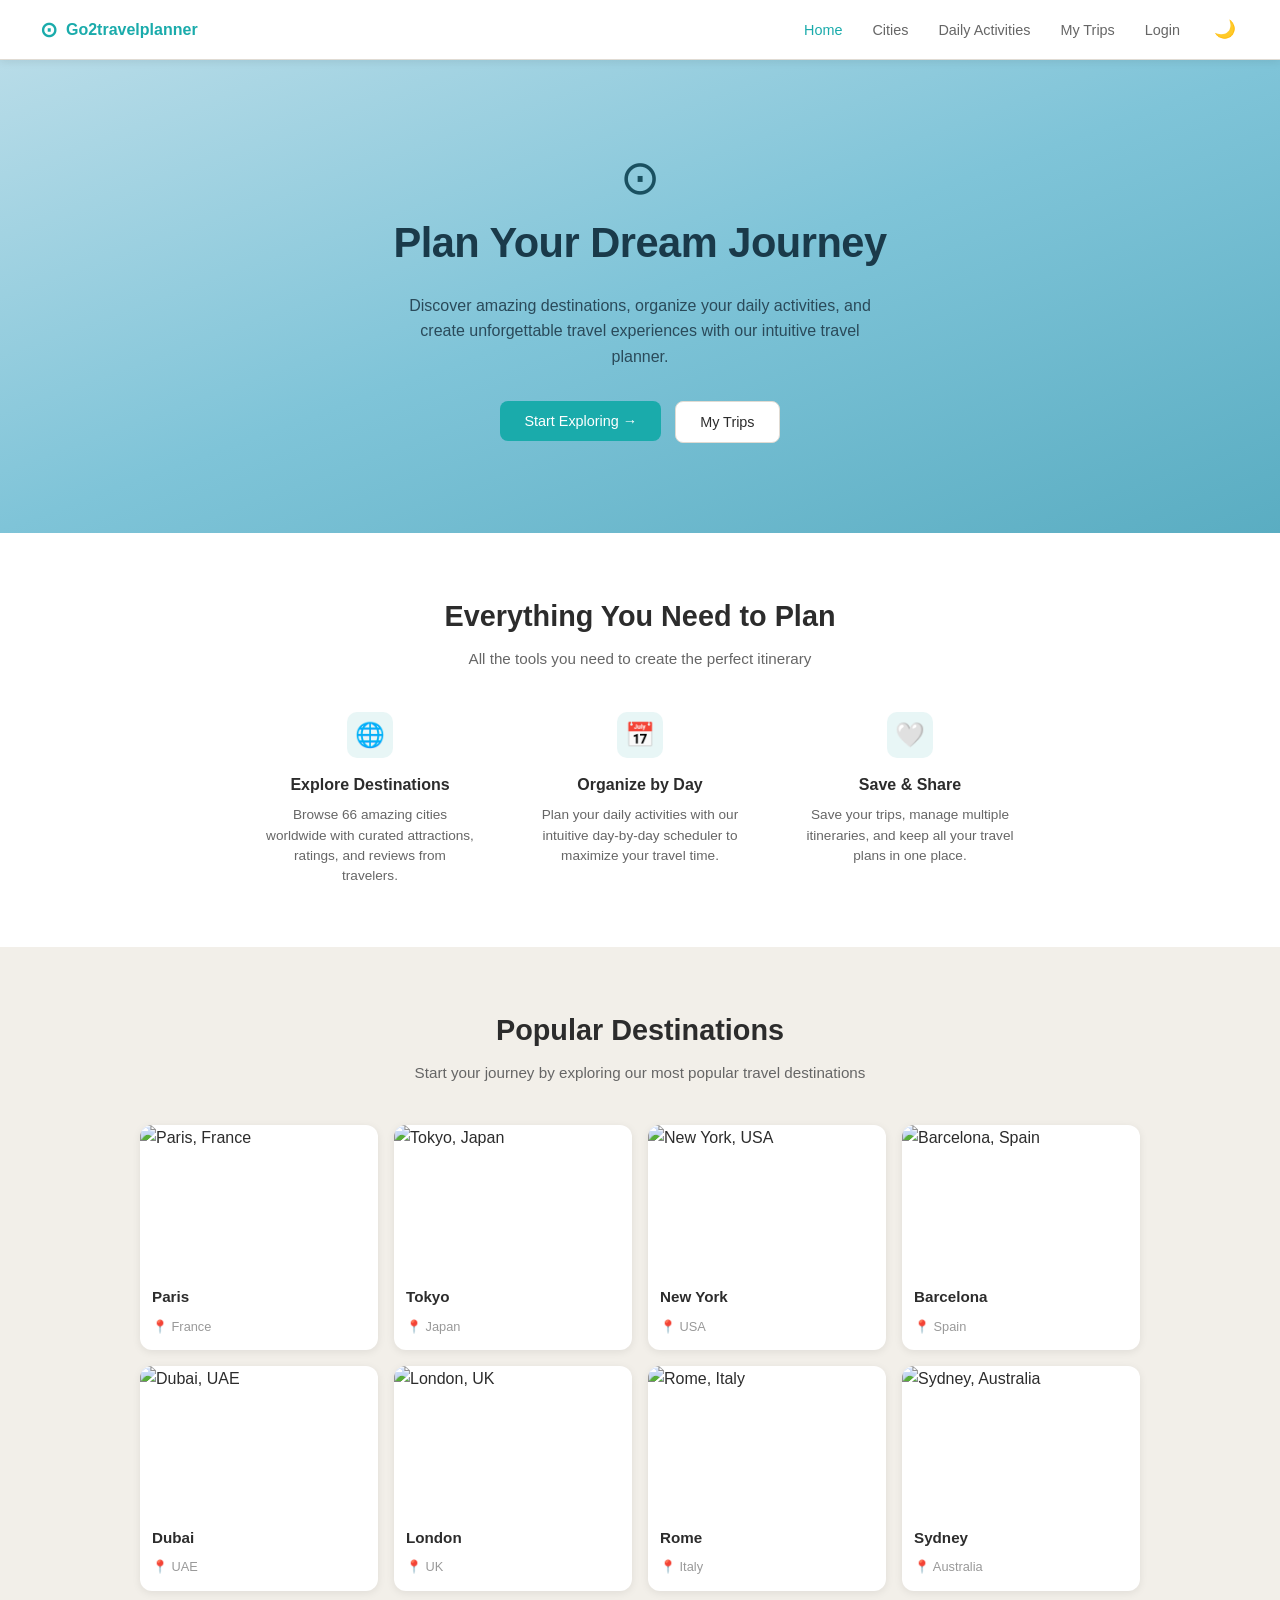
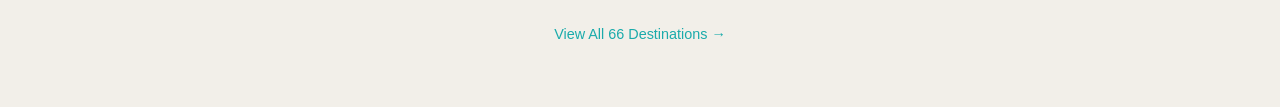
==== index.html @ 7eea63dc "Add Popular Destinations section and styles Adds a new "Popular Destinations" section to index.html " ====
<!DOCTYPE html>
<html lang="en">

<head>
  <meta charset="UTF-8" />
  <meta name="viewport" content="width=device-width, initial-scale=1.0" />
  <title>Go2travelplanner - Home</title>
  <link rel="stylesheet" href="css/style.css" />
</head>

<body>

<!--  NAVIGATION BAR 
       <nav> is the HTML tag for navigation.
       It contains the logo on the left and the
       links on the right. -->

  <nav class="navbar">

    <a href="index.html" class="navbar-logo">
      <!-- Compass icon using a Unicode character -->
      <span style="font-size: 1.3rem;">⊙</span>
      Go2travelplanner
    </a>


    <ul class="navbar-links">

      <li><a href="index.html" class="active">Home</a></li>

      <li><a href="cities.html">Cities</a></li>
      <li><a href="daily-activities.html">Daily Activities</a></li>
      <li><a href="my-trips.html">My Trips</a></li>
      <li><a href="login.html">Login</a></li>

  
      <li>
        <button class="dark-toggle" id="darkToggleBtn" onclick="toggleDarkMode()">🌙</button>
      </li>

    </ul>

  </nav>

<!--  HERO SECTION
       
       The big banner at the top of the page.
       class="hero" connects it to our CSS.-->

  <section class="hero">

    <!-- Compass icon above the heading -->
    <div class="hero-icon">
      <span style="font-size: 3rem;">⊙</span>
    </div>

    <!-- Main heading -->
    <h1>Plan Your Dream Journey</h1>

    <!-- Subheading paragraph -->
    <p>
      Discover amazing destinations, organize your daily activities, and
      create unforgettable travel experiences with our intuitive travel planner.
    </p>

    <!-- Two buttons side by side -->
    <!-- We wrap each button in an <a> tag so clicking  -->
    <!-- the button also navigates to another page       -->
    <div class="hero-buttons">

      <!-- Primary button - links to cities page -->
      <a href="cities.html">
        <button class="btn-teal">Start Exploring →</button>
      </a>

      <!-- Secondary button - links to my trips page -->
      <a href="my-trips.html">
        <button class="btn-outline">My Trips</button>
      </a>

    </div>

  </section>


 <!-- FEATURES SECTION
      Three columns explaining what the site offers -->

  <section class="features">

    <h2>Everything You Need to Plan</h2>
    <p class="section-subtitle">All the tools you need to create the perfect itinerary</p>

    <!-- Three feature columns side by side -->
    <div class="features-grid">

      <!-- Feature 1 -->
      <div class="feature-item">
        <div class="feature-icon">
          <span style="font-size: 1.5rem;">🌐</span>
        </div>
        <h3>Explore Destinations</h3>
        <p>
          Browse 66 amazing cities worldwide with curated attractions,
          ratings, and reviews from travelers.
        </p>
      </div>

      <!-- Feature 2 -->
      <div class="feature-item">
        <div class="feature-icon">
          <span style="font-size: 1.5rem;">📅</span>
        </div>
        <h3>Organize by Day</h3>
        <p>
          Plan your daily activities with our intuitive day-by-day
          scheduler to maximize your travel time.
        </p>
      </div>

      <!-- Feature 3 -->
      <div class="feature-item">
        <div class="feature-icon">
          <span style="font-size: 1.5rem;">🤍</span>
        </div>
        <h3>Save &amp; Share</h3>
        <p>
          Save your trips, manage multiple itineraries, and keep all
          your travel plans in one place.
        </p>
      </div>

    </div>

  </section>


<!--   POPULAR DESTINATIONS SECTION
       4 x 2 grid of destination cards
       Each card links to a city on the cities page -->

  <section class="destinations">

    <h2>Popular Destinations</h2>
    <p class="section-subtitle">
      Start your journey by exploring our most popular travel destinations
    </p>

    <!-- 4 column grid - 8 cards total -->
    <div class="destinations-grid">

      <!-- Card 1: Paris -->
      <!-- src="images/paris.jpg" points to the images folder -->
      <!-- alt= describes the image for screen readers -->
      <div class="destination-card">
        <img src="images/paris.jpg" alt="Paris, France" />
        <div class="destination-card-info">
          <h4>Paris</h4>
          <span>📍 France</span>
        </div>
      </div>

      <!-- Card 2: Tokyo -->
      <div class="destination-card">
        <img src="images/tokyo.jpg" alt="Tokyo, Japan" />
        <div class="destination-card-info">
          <h4>Tokyo</h4>
          <span>📍 Japan</span>
        </div>
      </div>

      <!-- Card 3: New York -->
      <div class="destination-card">
        <img src="images/newyork.jpg" alt="New York, USA" />
        <div class="destination-card-info">
          <h4>New York</h4>
          <span>📍 USA</span>
        </div>
      </div>

      <!-- Card 4: Barcelona -->
      <div class="destination-card">
        <img src="images/barcelona.jpg" alt="Barcelona, Spain" />
        <div class="destination-card-info">
          <h4>Barcelona</h4>
          <span>📍 Spain</span>
        </div>
      </div>

      <!-- Card 5: Dubai -->
      <div class="destination-card">
        <img src="images/dubai.jpg" alt="Dubai, UAE" />
        <div class="destination-card-info">
          <h4>Dubai</h4>
          <span>📍 UAE</span>
        </div>
      </div>

      <!-- Card 6: London -->
      <div class="destination-card">
        <img src="images/london.jpg" alt="London, UK" />
        <div class="destination-card-info">
          <h4>London</h4>
          <span>📍 UK</span>
        </div>
      </div>

      <!-- Card 7: Rome -->
      <div class="destination-card">
        <img src="images/rome.jpg" alt="Rome, Italy" />
        <div class="destination-card-info">
          <h4>Rome</h4>
          <span>📍 Italy</span>
        </div>
      </div>

      <!-- Card 8: Sydney -->
      <div class="destination-card">
        <img src="images/sydney.jpg" alt="Sydney, Australia" />
        <div class="destination-card-info">
          <h4>Sydney</h4>
          <span>📍 Australia</span>
        </div>
      </div>

    </div>

    <!-- Link to all destinations -->
    <a href="cities.html" class="view-all-link">View All 66 Destinations →</a>

  </section>


  <!--  -->


  <!--     JAVASCRIPT
    Loads our darkmode.js file from the js/ folder -->

  <script src="js/darkmode.js"></script>

</body>
</html>
---- css/style.css ----
/* GO2TRAVELPLANNER - MAIN STYLESHEET */


/* COLOUR VARIABLES */
:root {
  --teal: #1aabab;
  --teal-dark: #138e8e;
  --bg-light: #f2efe9;
  --bg-white: #ffffff;
  --text-dark: #2c2c2c;
  --text-mid: #666666;
  --text-light: #999999;
  --border: #e0dbd3;
  --shadow: 0 2px 8px rgba(0, 0, 0, 0.08);
  --radius: 12px;

}


/* 
   This removes all of that so every browser looks
   the same. */

* {
  margin: 0;
  padding: 0;
  box-sizing: border-box;
}




/* These styles apply to the whole page.*/

body {
  font-family: 'Segoe UI', Tahoma, Geneva, Verdana, sans-serif;
  background-color: var(--bg-light);
  color: var(--text-dark);
  line-height: 1.6;
}




/* 
   By default browsers make links blue and underlined.
   We remove that here so we can style links ourselves
   in each section.*/

a {
  text-decoration: none;
  color: inherit;
}



/* IMAGES */

img {
  max-width: 100%;
  display: block;
}

/* The bar at the top of every page.
   Contains the logo on the left and links on the right.   */

.navbar {
  background-color: var(--bg-white);
  border-bottom: 1px solid var(--border);
  padding: 0 40px;
  height: 60px;
  display: flex;
  align-items: center;
  justify-content: space-between;
  position: sticky;
  top: 0;
  z-index: 100;
  box-shadow: var(--shadow);
}



/*  The "Go2travelplanner" text on the left */

.navbar-logo {
  display: flex;
  align-items: center;
  gap: 8px;
  color: var(--teal);
  font-size: 1rem;
  font-weight: 600;
}


/*  The Home, Cities, Daily Activities etc. on the right */

.navbar-links {
  display: flex;
  align-items: center;
  gap: 30px;
  list-style: none;
}


.navbar-links a {
  color: var(--text-mid);
  font-size: 0.9rem;
}


.navbar-links a:hover,
.navbar-links a.active {
  color: var(--teal);
}



/* 
   DARK MODE TOGGLE BUTTON
   The moon/sun icon on the right of the navbar */

.dark-toggle {
  background: none;
  border: none;
  cursor: pointer;
  color: var(--text-mid);
  font-size: 1.1rem;
  padding: 4px;
}

.dark-toggle:hover {
  color: var(--teal);
}

/* The big banner at the top of the home page.
   Has a gradient blue background, compass icon,
   heading, paragraph and two buttons. */

.hero {
  background: linear-gradient(160deg, #b8dce8 0%, #7fc4d8 50%, #5aadc2 100%);
  text-align: center;
  padding: 80px 20px 90px;
  color: #1a3a4a;
}

/* The compass symbol above the heading */

.hero-icon {
  width: 50px;
  height: 50px;
  margin: 0 auto 20px;
  color: #1a5060;
}



/* HEADING */

.hero h1 {
  font-size: 2.6rem;
  font-weight: 600;
  margin-bottom: 16px;
  letter-spacing: -0.5px;
}



/* HERO PARAGRAPH */

.hero p {
  font-size: 1rem;
  max-width: 480px;
  margin: 0 auto 32px;
  color: #2a4a5a;
}



/* pThe two buttons side by side */

.hero-buttons {
  display: flex;
  gap: 14px;
  justify-content: center;
  flex-wrap: wrap;
}


/* BUTTONS */

/* Teal filled button - main action button */

.btn-teal {
  background-color: var(--teal);
  color: white;
  border: none;
  padding: 12px 24px;
  border-radius: 8px;
  cursor: pointer;
  font-size: 0.9rem;
  font-weight: 500;
  display: inline-flex;
  align-items: center;
  gap: 6px;
}

.btn-teal:hover {
  background-color: var(--teal-dark);
}


/* White outline button - secondary action button */


.btn-outline {
  background-color: var(--bg-white);
  color: var(--text-dark);
  border: 1px solid var(--border);
  padding: 12px 24px;
  border-radius: 8px;
  cursor: pointer;
  font-size: 0.9rem;
  display: inline-flex;
  align-items: center;
  gap: 6px;
}

.btn-outline:hover {
  background-color: var(--bg-light);
}


/* Grey button - used for less important actions */


.btn-gray {
  background-color: #e0dbd3;
  color: var(--text-dark);
  border: none;
  padding: 10px 18px;
  border-radius: 8px;
  cursor: pointer;
  font-size: 0.85rem;
  display: inline-flex;
  align-items: center;
  gap: 6px;
}

/* Full width button - stretches to fill its container */
.btn-full {
  width: 100%;
  padding: 14px;
  border-radius: 8px;
  font-size: 1rem;
  justify-content: center;
}

/* width: 100% makes it stretch to fill its container  */
/* Used on the login page for the Create Account button */

/* 
   FEATURES SECTION
   
   Three columns showing what the site offers:
   Explore Destinations, Organize by Day, Save & Share */

.features {
  background-color: var(--bg-white);
  padding: 60px 40px;
  text-align: center;
}



.features h2 {
  font-size: 1.8rem;
  margin-bottom: 8px;
}



.section-subtitle {
  color: var(--text-mid);
  margin-bottom: 40px;
  font-size: 0.95rem;
}



.features-grid {
  display: flex;
  justify-content: center;
  gap: 60px;
  flex-wrap: wrap;
}



.feature-item {
  max-width: 210px;
}

/* max-width: 210px stops each column getting too wide */


.feature-icon {
  width: 46px;
  height: 46px;
  margin: 0 auto 14px;
  color: var(--teal);
  background: #e8f6f6;
  border-radius: 10px;
  display: flex;
  align-items: center;
  justify-content: center;
}



.feature-item h3 {
  font-size: 1rem;
  margin-bottom: 8px;
}


.feature-item p {
  font-size: 0.85rem;
  color: var(--text-mid);
  line-height: 1.5;
}


/* POPULAR DESTINATIONS SECTION
   
   A 4 column x 2 row grid of destination cards.
   Each card has a photo, city name and country. */

.destinations {
  padding: 60px 40px;
  text-align: center;
  background-color: var(--bg-light);
}



.destinations h2 {
  font-size: 1.8rem;
  margin-bottom: 8px;
}


.destinations-grid {
  display: grid;
  grid-template-columns: repeat(4, 1fr);
  gap: 16px;
  max-width: 1000px;
  margin: 0 auto 24px;
}



.destination-card {
  border-radius: var(--radius);
  overflow: hidden;
  background: var(--bg-white);
  box-shadow: var(--shadow);
  text-align: left;
}


.destination-card img {
  width: 100%;
  height: 150px;
  object-fit: cover;
}



.destination-card-info {
  padding: 10px 12px 12px;
}



.destination-card-info h4 {
  font-size: 0.95rem;
  margin-bottom: 3px;
}


.destination-card-info span {
  font-size: 0.8rem;
  color: var(--text-light);
}


.view-all-link {
  color: var(--teal);
  font-size: 0.9rem;
  display: inline-block;
  margin-top: 8px;
}

.view-all-link:hover {
  text-decoration: underline;
}
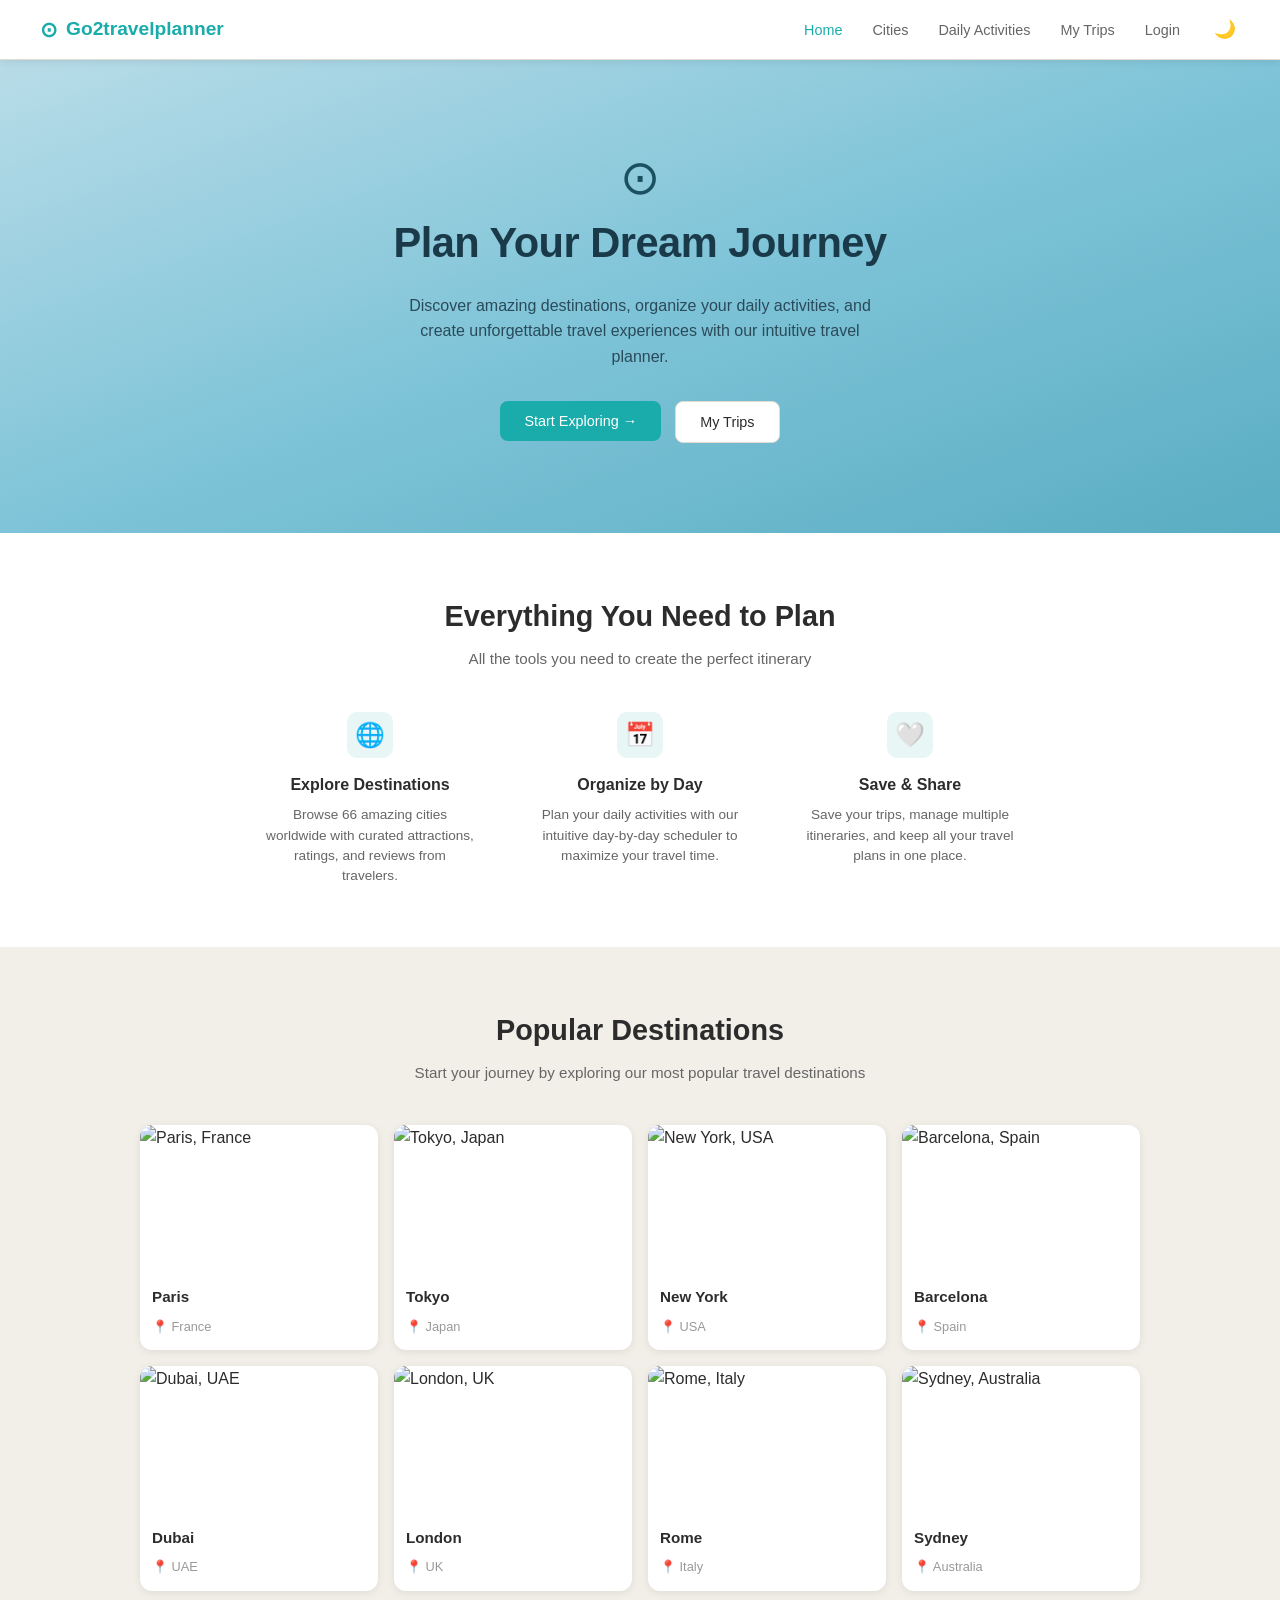
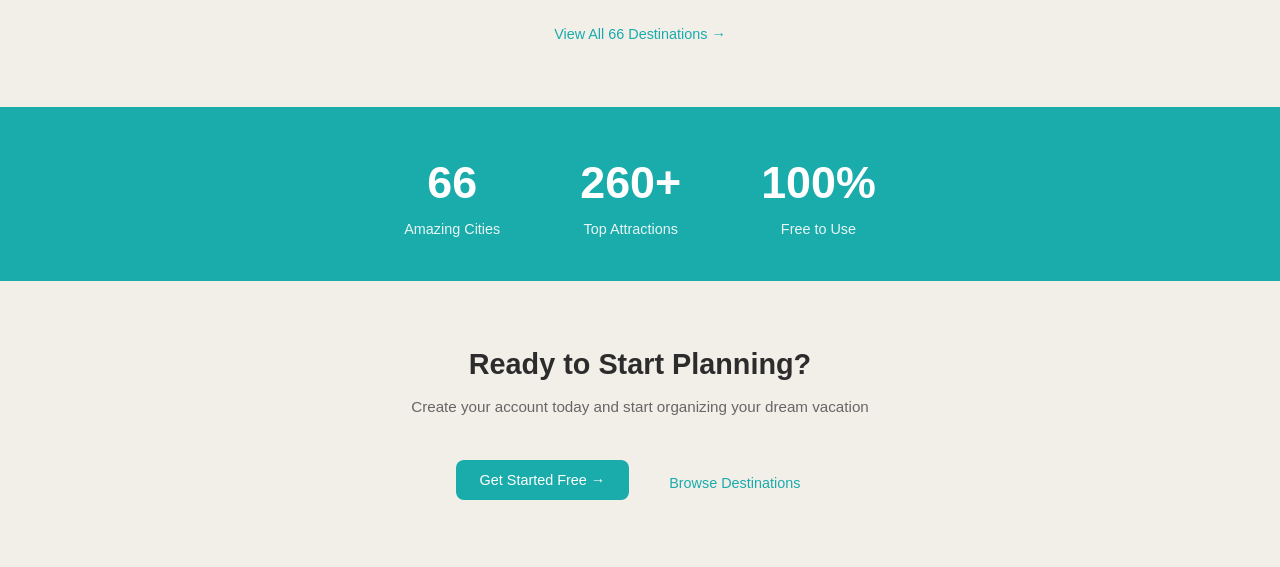
==== commit 04cb29ec: "Hamburger menu added Added responsive navbar with mobile hamburger menu toggle" ====
--- a/index.html
+++ b/index.html
@@ -11,21 +11,17 @@
 
 <body>
 
-<!--  NAVIGATION BAR 
-       <nav> is the HTML tag for navigation.
-       It contains the logo on the left and the
-       links on the right. -->
 
   <nav class="navbar">
 
     <a href="index.html" class="navbar-logo">
-      <!-- Compass icon using a Unicode character -->
       <span style="font-size: 1.3rem;">⊙</span>
       Go2travelplanner
     </a>
 
-
-    <ul class="navbar-links">
+<div class="menu-toggle" onclick="toggleMenu()"> ☰</div>
+
+    <ul class="navbar-links" id="navLinks">
 
       <li><a href="index.html" class="active">Home</a></li>
 
@@ -64,17 +60,15 @@
       create unforgettable travel experiences with our intuitive travel planner.
     </p>
 
-    <!-- Two buttons side by side -->
-    <!-- We wrap each button in an <a> tag so clicking  -->
-    <!-- the button also navigates to another page       -->
+
     <div class="hero-buttons">
 
-      <!-- Primary button - links to cities page -->
+      
       <a href="cities.html">
         <button class="btn-teal">Start Exploring →</button>
       </a>
 
-      <!-- Secondary button - links to my trips page -->
+      
       <a href="my-trips.html">
         <button class="btn-outline">My Trips</button>
       </a>
@@ -232,15 +226,65 @@
   </section>
 
 
-  <!--  -->
+  <!-- STATS BAR
+       Three large numbers on a teal background -->
+  <section class="stats-bar">
+
+    <div class="stat-item">
+      <h2>66</h2>
+      <p>Amazing Cities</p>
+    </div>
+
+    <div class="stat-item">
+      <h2>260+</h2>
+      <p>Top Attractions</p>
+    </div>
+
+    <div class="stat-item">
+      <h2>100%</h2>
+      <p>Free to Use</p>
+    </div>
+
+  </section>
+
+
+  <!-- CTA SECTION
+       Call to action at the bottom of the home page -->
+
+  <section class="cta">
+
+    <h2>Ready to Start Planning?</h2>
+    <p class="section-subtitle">
+      Create your account today and start organizing your dream vacation
+    </p>
+
+    <div class="cta-buttons">
+
+      <!-- Primary button links to the login/signup page -->
+      <a href="login.html">
+        <button class="btn-teal">Get Started Free →</button>
+      </a>
+
+      <!-- Text link to browse destinations -->
+      <a href="cities.html" class="cta-link">Browse Destinations</a>
+
+    </div>
+
+  </section>
 
 
   <!--     JAVASCRIPT
     Loads our darkmode.js file from the js/ folder -->
 
-  <script src="js/darkmode.js"></script>
-
+<script src="jaava/darkmode.js"></script>
+
+<script>
+  function toggleMenu() {
+    document.getElementById("navLinks").classList.toggle("active");
+  }
+</script>
 </body>
+
 </html>
 
 
--- a/css/style.css
+++ b/css/style.css
@@ -15,13 +15,27 @@
   --border: #e0dbd3;
   --shadow: 0 2px 8px rgba(0, 0, 0, 0.08);
   --radius: 12px;
-
-}
-
-
-/* 
+  --hero-mid-blue: #7fc4d8;
+}
+
+/* DARK MODE - Just override the variables */
+body.dark-mode {
+  --bg-light: #1a1a1a;
+  --bg-white: #2d2d2d;
+  --text-dark: #e0e0e0;
+  --text-mid: #b0b0b0;
+  --text-light: #888888;
+  --border: #404040;
+  --shadow: 0 2px 8px rgba(0, 0, 0, 0.3);
+  --hero-mid-blue: #4a8fa0;
+}
+
+
+/* RESET
+   
+   Browsers add their own default spacing to elements.
    This removes all of that so every browser looks
-   the same. */
+   the same. We start from a clean blank slate. */
 
 * {
   margin: 0;
@@ -39,6 +53,7 @@
   background-color: var(--bg-light);
   color: var(--text-dark);
   line-height: 1.6;
+
 }
 
 
@@ -89,8 +104,8 @@
   align-items: center;
   gap: 8px;
   color: var(--teal);
-  font-size: 1rem;
-  font-weight: 600;
+  font-size: 1.2rem;
+  font-weight: 610;
 }
 
 
@@ -114,7 +129,44 @@
 .navbar-links a.active {
   color: var(--teal);
 }
-
+/* Hides hamburger menu on desktop */
+.menu-toggle {
+  display: none;
+  font-size: 1.8rem;
+  cursor: pointer;
+}
+
+/* Mobile styles */
+@media (max-width: 768px) {
+
+  .navbar {
+    padding: 0 20px;
+  }
+
+  .menu-toggle {
+    display: block;
+  }
+
+  .navbar-links {
+    position: absolute;
+    top: 60px;
+    left: 0;
+    width: 100%;
+    background: var(--bg-white);
+
+    flex-direction: column;
+    align-items: flex-start;
+    gap: 15px;
+
+    padding: 20px;
+
+    display: none; /* hidden by default */
+  }
+
+  .navbar-links.active {
+    display: flex; /* show when clicked */
+  }
+}
 
 
 /* 
@@ -139,7 +191,7 @@
    heading, paragraph and two buttons. */
 
 .hero {
-  background: linear-gradient(160deg, #b8dce8 0%, #7fc4d8 50%, #5aadc2 100%);
+  background: linear-gradient(160deg, #b8dce8 0%, var(--hero-mid-blue) 50%, #5aadc2 100%);
   text-align: center;
   padding: 80px 20px 90px;
   color: #1a3a4a;
@@ -407,3 +459,300 @@
   text-decoration: underline;
 }
 
+
+/* HOW IT WORKS / VIDEO SECTION */
+
+.how-it-works {
+  padding: 60px 40px;
+  text-align: center;
+  background-color: var(--bg-white);
+}
+
+.how-it-works h2 {
+  font-size: 1.8rem;
+  margin-bottom: 8px;
+}
+
+
+.video-placeholder {
+  background-color: var(--bg-light);
+  border-radius: var(--radius);
+  max-width: 820px;
+  margin: 0 auto;
+  padding: 80px 20px;
+  text-align: center;
+  border: 1px solid var(--border);
+}
+
+
+.video-placeholder p {
+  color: var(--text-mid);
+  font-size: 0.9rem;
+}
+
+.video-placeholder small {
+  color: var(--text-light);
+  font-size: 0.8rem;
+  display: block;
+  margin-top: 4px;
+}
+
+/* display: block makes <small> sit on its own line    */
+
+
+/* STATS BAR
+   
+   Teal background strip showing 3 numbers:
+   66 Cities, 260+ Attractions, 100% Free */
+
+.stats-bar {
+  background-color: var(--teal);
+  padding: 40px 20px;
+  display: flex;
+  justify-content: center;
+  gap: 80px;
+  flex-wrap: wrap;
+  text-align: center;
+  color: white;
+}
+
+.stat-item h2 {
+  font-size: 2.8rem;
+  font-weight: 700;
+}
+
+.stat-item p {
+  font-size: 0.9rem;
+  opacity: 0.9;
+}
+
+
+/* CTA SECTION
+   
+   "Ready to Start Planning?" section at the bottom
+   of the home page with two buttons. */
+
+.cta {
+  padding: 60px 40px;
+  text-align: center;
+  background-color: var(--bg-light);
+}
+
+.cta h2 {
+  font-size: 1.8rem;
+  margin-bottom: 8px;
+}
+
+.cta-buttons {
+  display: flex;
+  gap: 16px;
+  justify-content: center;
+  flex-wrap: wrap;
+  margin-top: 24px;
+}
+
+.cta-link {
+  color: var(--teal);
+  font-size: 0.9rem;
+  padding: 12px 24px;
+  align-self: center;
+}
+
+.cta-link:hover {
+  text-decoration: underline;
+}
+
+
+/* PAGE HEADER
+
+   Reusable heading used at the top of inner pages
+   like Cities, My Trips, Daily Activities */
+
+.page-header {
+  text-align: center;
+  padding: 50px 40px 20px;
+}
+
+.page-header h1 {
+  font-size: 1.9rem;
+  margin-bottom: 8px;
+}
+
+.page-header p {
+  color: var(--text-mid);
+  font-size: 0.95rem;
+}
+
+
+
+/* MY TRIPS PAGE */
+
+.page-content {
+  max-width: 900px;
+  margin: 40px auto;
+  padding: 0 40px;
+}
+
+
+.page-title {
+  font-size: 1.7rem;
+  margin-bottom: 4px;
+}
+
+.page-subtitle {
+  color: var(--text-mid);
+  margin-bottom: 30px;
+  font-size: 0.9rem;
+}
+
+
+/* Empty state box shown when no trips are saved */
+.empty-state {
+  background-color: var(--bg-white);
+  border-radius: var(--radius);
+  padding: 70px 20px;
+  text-align: center;
+  border: 1px solid var(--border);
+}
+
+/* padding: 70px top/bottom gives it plenty of height  */
+
+.empty-state h3 {
+  font-size: 1.1rem;
+  margin-bottom: 8px;
+}
+
+.empty-state p {
+  color: var(--text-mid);
+  margin-bottom: 24px;
+  font-size: 0.9rem;
+}
+
+/* margin-bottom: 24px adds space before the button    */
+
+/* DAILY ACTIVITIES PAGE */
+
+.daily-page {
+  max-width: 900px;
+  margin: 40px auto;
+  padding: 0 40px;
+}
+
+/* max-width: 900px stops content stretching too wide  */
+/* margin: 40px auto centres it with space top/bottom  */
+
+
+/* Top row: title on left, buttons on right */
+.daily-header {
+  display: flex;
+  align-items: flex-start;
+  justify-content: space-between;
+  margin-bottom: 24px;
+  flex-wrap: wrap;
+  gap: 16px;
+}
+
+
+
+.daily-header-left h1 {
+  font-size: 1.6rem;
+  margin-bottom: 4px;
+}
+
+.daily-header-left p {
+  color: var(--text-mid);
+  font-size: 0.9rem;
+}
+
+.daily-header-right {
+  display: flex;
+  gap: 10px;
+  flex-wrap: wrap;
+}
+
+
+.day-nav {
+  background: var(--bg-white);
+  border-radius: var(--radius);
+  padding: 16px 20px;
+  display: flex;
+  align-items: center;
+  justify-content: space-between;
+  margin-bottom: 16px;
+  border: 1px solid var(--border);
+}
+
+
+
+.day-nav-controls {
+  display: flex;
+  align-items: center;
+  gap: 12px;
+}
+
+
+.day-nav-btn {
+  background: none;
+  border: none;
+  cursor: pointer;
+  color: var(--text-mid);
+  font-size: 1.2rem;
+  padding: 4px 8px;
+}
+
+.day-nav-btn:hover {
+  color: var(--teal);
+}
+
+.day-nav input[type="text"] {
+  border: 1px solid var(--border);
+  border-radius: 6px;
+  padding: 6px 12px;
+  font-size: 0.9rem;
+  width: 180px;
+  background: var(--bg-light);
+  color: var(--text-dark);
+}
+
+.add-day-btn {
+  color: var(--teal);
+  background: none;
+  border: none;
+  cursor: pointer;
+  font-size: 0.9rem;
+}
+
+.add-day-btn:hover {
+  text-decoration: underline;
+}
+
+.day-card {
+  background: var(--bg-white);
+  border-radius: var(--radius);
+  padding: 24px;
+  margin-bottom: 16px;
+  border: 1px solid var(--border);
+}
+
+.day-card-header {
+  display: flex;
+  justify-content: space-between;
+  align-items: center;
+  margin-bottom: 24px;
+}
+
+.day-card-header h3 {
+  font-size: 1.1rem;
+}
+
+
+.no-activities {
+  text-align: center;
+  padding: 30px;
+  color: var(--text-mid);
+  font-size: 0.9rem;
+}
+
+.no-activities p {
+  margin-bottom: 16px;
+}
